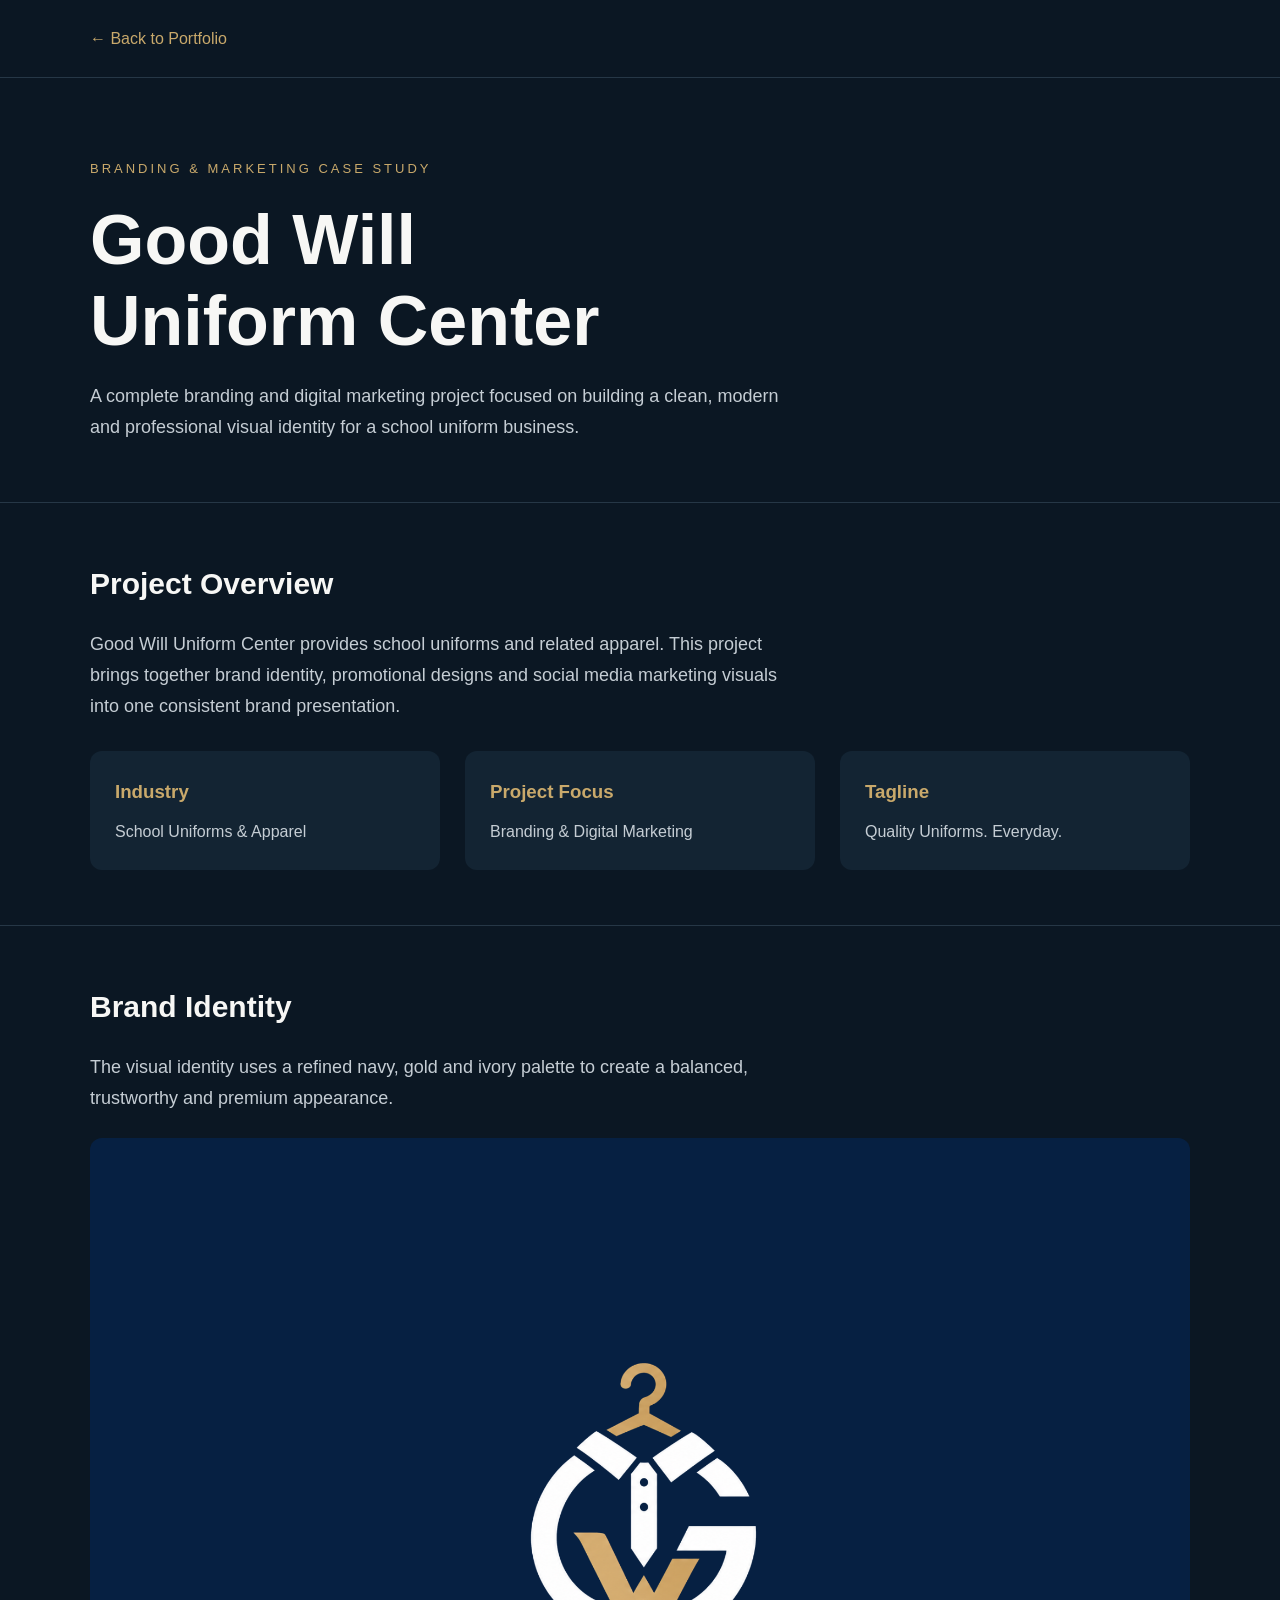
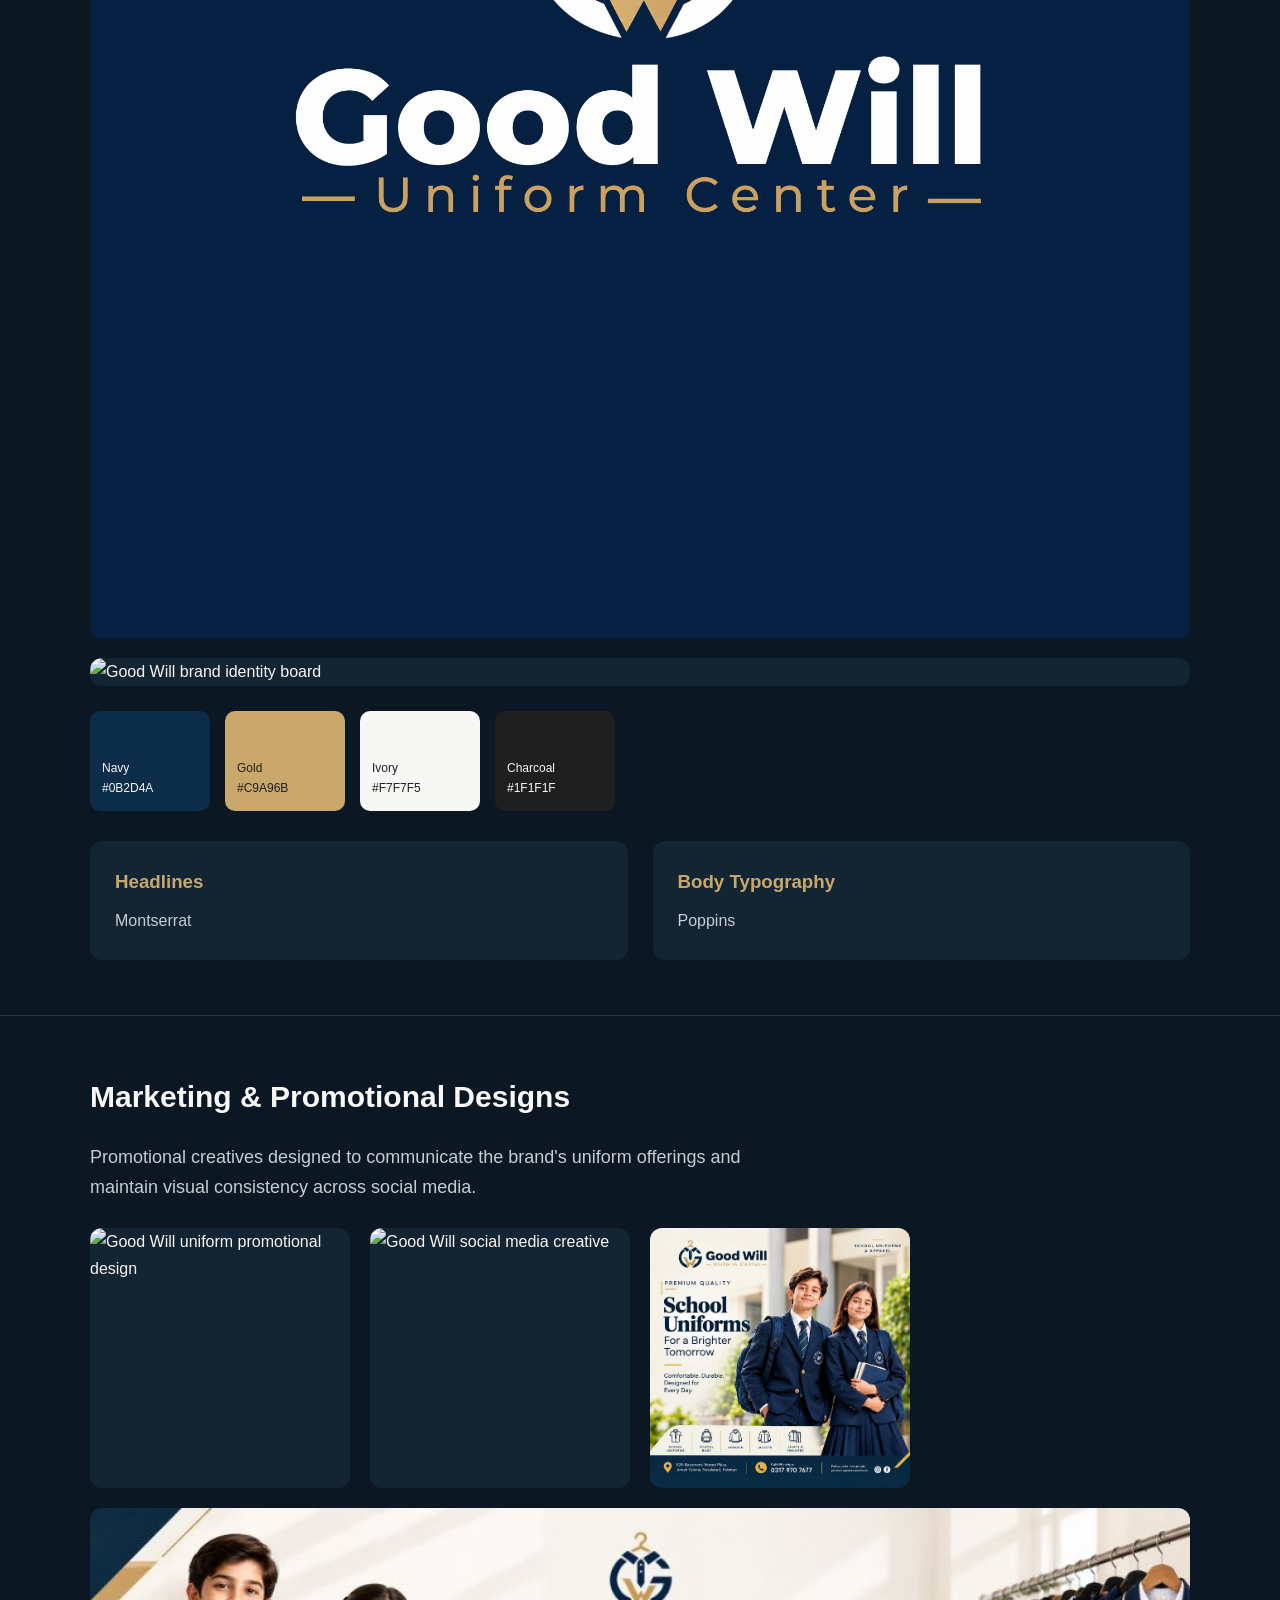
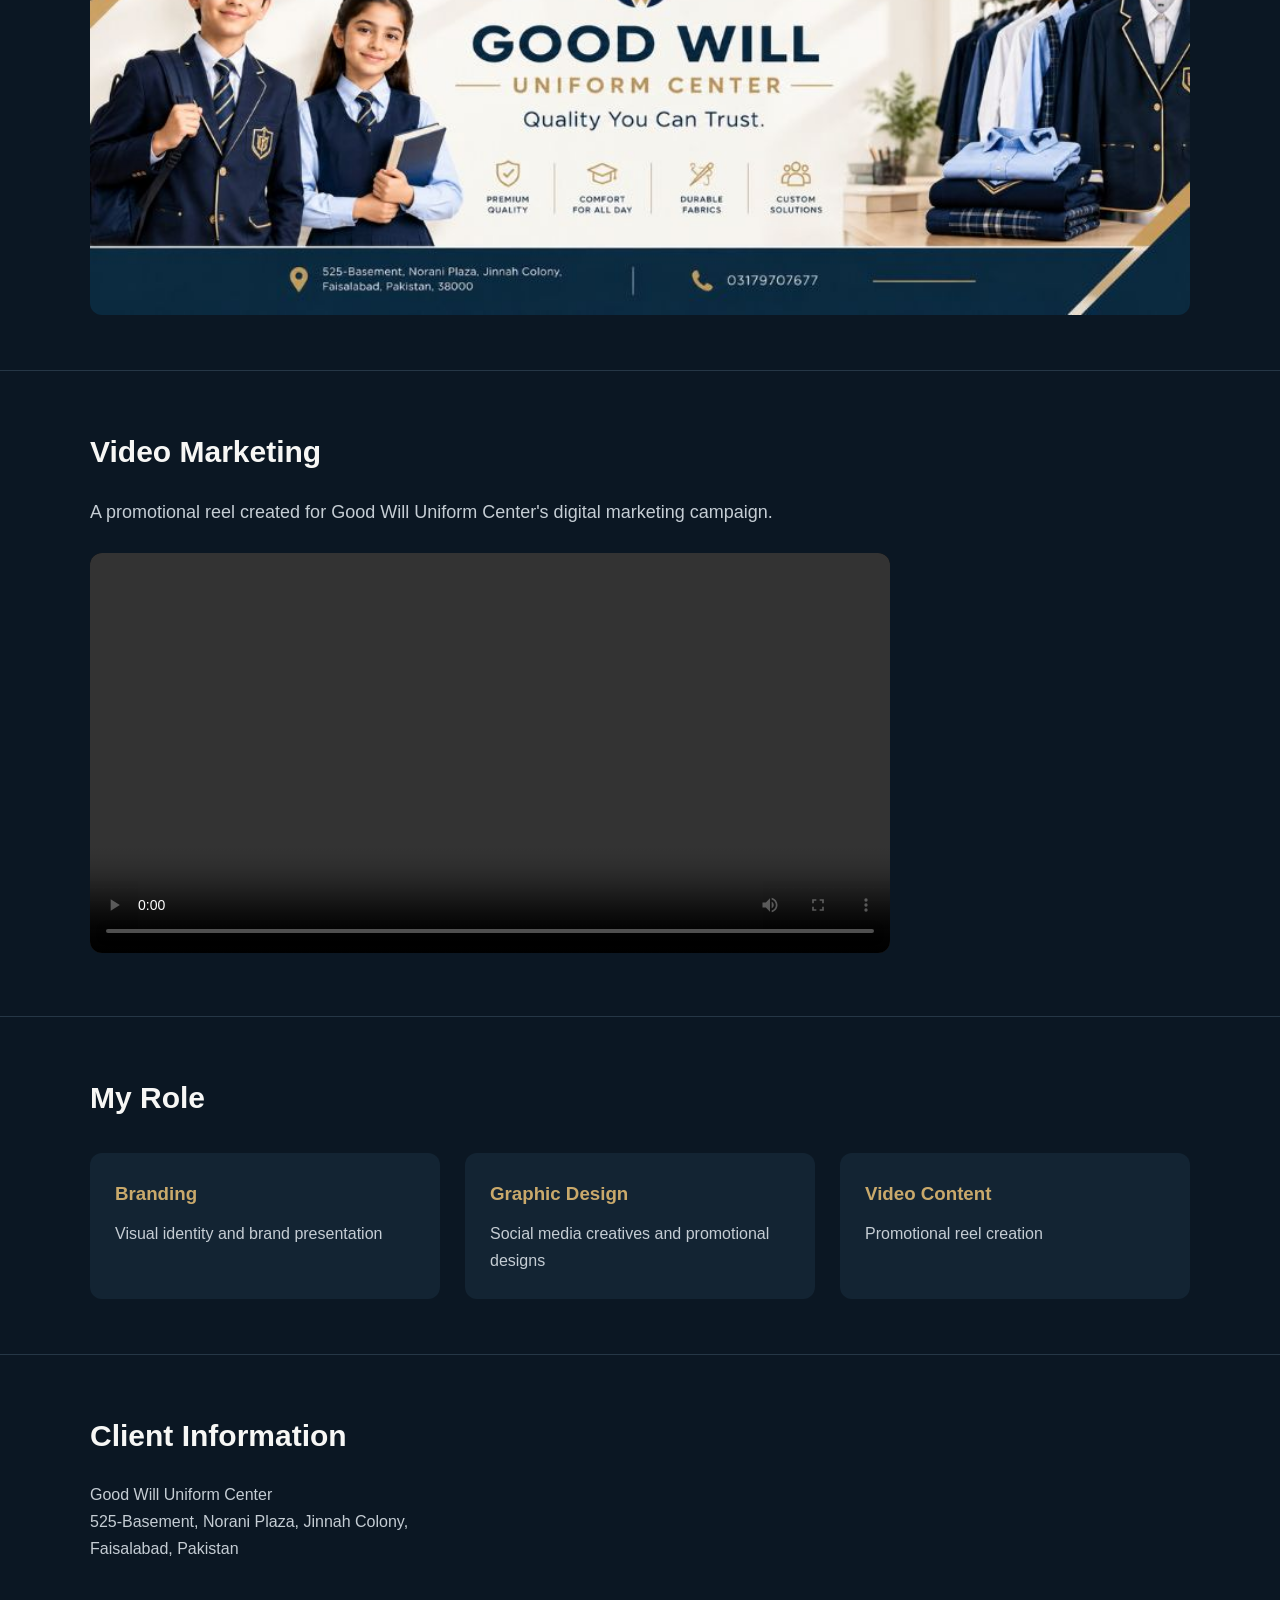
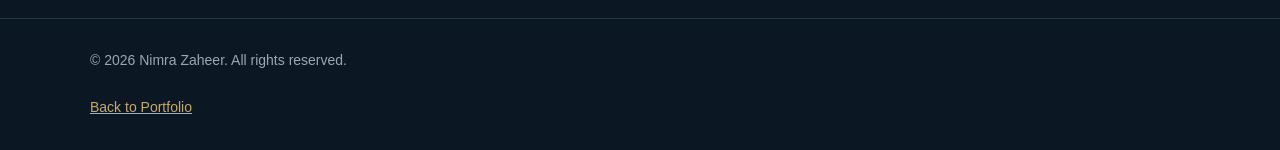
==== projects/good-will.html @ a1d7d8fc "Create good-will.html" ====
<!DOCTYPE html>
<html lang="en">
<head>
    <meta charset="UTF-8">
    <meta name="viewport" content="width=device-width, initial-scale=1.0">
    <title>Good Will Uniform Center | Branding Case Study</title>

    <style>
        * {
            margin: 0;
            padding: 0;
            box-sizing: border-box;
        }

        body {
            background: #0b1723;
            color: #f7f7f5;
            font-family: Arial, sans-serif;
            line-height: 1.7;
        }

        .container {
            width: 90%;
            max-width: 1100px;
            margin: auto;
        }

        header {
            padding: 25px 0;
            border-bottom: 1px solid #263746;
        }

        header a {
            color: #c9a96b;
            text-decoration: none;
        }

        .hero {
            padding: 80px 0 60px;
        }

        .tag {
            color: #c9a96b;
            text-transform: uppercase;
            letter-spacing: 3px;
            font-size: 13px;
        }

        h1 {
            font-size: clamp(38px, 6vw, 70px);
            line-height: 1.15;
            margin: 20px 0;
        }

        h2 {
            font-size: 30px;
            margin-bottom: 20px;
        }

        h3 {
            margin-bottom: 10px;
            color: #c9a96b;
        }

        .intro {
            max-width: 700px;
            color: #c5cdd4;
            font-size: 18px;
        }

        section {
            padding: 55px 0;
            border-top: 1px solid #263746;
        }

        .details {
            display: grid;
            grid-template-columns: repeat(auto-fit, minmax(220px, 1fr));
            gap: 25px;
            margin-top: 30px;
        }

        .detail {
            background: #132433;
            padding: 25px;
            border-radius: 12px;
        }

        .detail p {
            color: #c5cdd4;
        }

        .gallery {
            display: grid;
            grid-template-columns: repeat(auto-fit, minmax(260px, 1fr));
            gap: 20px;
            margin-top: 25px;
        }

        .gallery img {
            width: 100%;
            display: block;
            border-radius: 12px;
            background: #132433;
        }

        .wide {
            grid-column: 1 / -1;
        }

        .palette {
            display: flex;
            flex-wrap: wrap;
            gap: 15px;
            margin-top: 25px;
        }

        .swatch {
            width: 120px;
            height: 100px;
            border-radius: 10px;
            padding: 12px;
            display: flex;
            align-items: end;
            font-size: 12px;
        }

        .video {
            width: 100%;
            max-width: 800px;
            border-radius: 12px;
            margin-top: 25px;
            background: #000;
        }

        .contact {
            color: #c5cdd4;
        }

        footer {
            padding: 30px 0;
            border-top: 1px solid #263746;
            color: #9aa8b4;
            font-size: 14px;
        }

        @media (max-width: 600px) {
            .hero {
                padding: 55px 0 40px;
            }

            section {
                padding: 40px 0;
            }

            h2 {
                font-size: 25px;
            }
        }
    </style>
</head>

<body>

<header>
    <div class="container">
        <a href="../index.html">← Back to Portfolio</a>
    </div>
</header>

<main>

    <div class="container hero">
        <p class="tag">Branding & Marketing Case Study</p>

        <h1>Good Will<br>Uniform Center</h1>

        <p class="intro">
            A complete branding and digital marketing project
            focused on building a clean, modern and professional
            visual identity for a school uniform business.
        </p>
    </div>

    <section>
        <div class="container">
            <h2>Project Overview</h2>

            <p class="intro">
                Good Will Uniform Center provides school uniforms
                and related apparel. This project brings together
                brand identity, promotional designs and social
                media marketing visuals into one consistent
                brand presentation.
            </p>

            <div class="details">
                <div class="detail">
                    <h3>Industry</h3>
                    <p>School Uniforms & Apparel</p>
                </div>

                <div class="detail">
                    <h3>Project Focus</h3>
                    <p>Branding & Digital Marketing</p>
                </div>

                <div class="detail">
                    <h3>Tagline</h3>
                    <p>Quality Uniforms. Everyday.</p>
                </div>
            </div>
        </div>
    </section>

    <section>
        <div class="container">
            <h2>Brand Identity</h2>

            <p class="intro">
                The visual identity uses a refined navy, gold
                and ivory palette to create a balanced,
                trustworthy and premium appearance.
            </p>

            <div class="gallery">
                <img
                    class="wide"
                    src="../assets/projects/good-will/logo.png"
                    alt="Good Will Uniform Center logo">

                <img
                    class="wide"
                    src="../assets/projects/good-will/brand-identity.jpg"
                    alt="Good Will brand identity board">
            </div>

            <div class="palette">
                <div class="swatch" style="background:#0B2D4A;">
                    Navy<br>#0B2D4A
                </div>

                <div class="swatch" style="background:#C9A96B;color:#1F1F1F;">
                    Gold<br>#C9A96B
                </div>

                <div class="swatch" style="background:#F7F7F5;color:#1F1F1F;">
                    Ivory<br>#F7F7F5
                </div>

                <div class="swatch" style="background:#1F1F1F;">
                    Charcoal<br>#1F1F1F
                </div>
            </div>

            <div class="details">
                <div class="detail">
                    <h3>Headlines</h3>
                    <p>Montserrat</p>
                </div>

                <div class="detail">
                    <h3>Body Typography</h3>
                    <p>Poppins</p>
                </div>
            </div>
        </div>
    </section>

    <section>
        <div class="container">
            <h2>Marketing & Promotional Designs</h2>

            <p class="intro">
                Promotional creatives designed to communicate
                the brand's uniform offerings and maintain
                visual consistency across social media.
            </p>

            <div class="gallery">
                <img
                    src="../assets/projects/good-will/uniform-promo.jpg"
                    alt="Good Will uniform promotional design">

                <img
                    src="../assets/projects/good-will/social-post-1.jpg"
                    alt="Good Will social media creative">

                <img
                    src="../assets/projects/good-will/social-post-2.jpg"
                    alt="Good Will social media creative">

                <img
                    class="wide"
                    src="../assets/projects/good-will/facebook-cover.jpg"
                    alt="Good Will Facebook cover design">
            </div>
        </div>
    </section>

    <section>
        <div class="container">
            <h2>Video Marketing</h2>

            <p class="intro">
                A promotional reel created for Good Will
                Uniform Center's digital marketing campaign.
            </p>

            <video class="video" controls>
                <source
                    src="../assets/projects/good-will/good-will-promotional-reel.mp4"
                    type="video/mp4">

                Your browser does not support video playback.
            </video>
        </div>
    </section>

    <section>
        <div class="container">
            <h2>My Role</h2>

            <div class="details">
                <div class="detail">
                    <h3>Branding</h3>
                    <p>Visual identity and brand presentation</p>
                </div>

                <div class="detail">
                    <h3>Graphic Design</h3>
                    <p>Social media creatives and promotional designs</p>
                </div>

                <div class="detail">
                    <h3>Video Content</h3>
                    <p>Promotional reel creation</p>
                </div>
            </div>
        </div>
    </section>

    <section>
        <div class="container">
            <h2>Client Information</h2>

            <p class="contact">
                Good Will Uniform Center<br>
                525-Basement, Norani Plaza, Jinnah Colony,<br>
                Faisalabad, Pakistan
            </p>
        </div>
    </section>

</main>

<footer>
    <div class="container">
        © 2026 Nimra Zaheer. All rights reserved.
        <br><br>
        <a href="../index.html" style="color:#c9a96b;">
            Back to Portfolio
        </a>
    </div>
</footer>

</body>
</html>
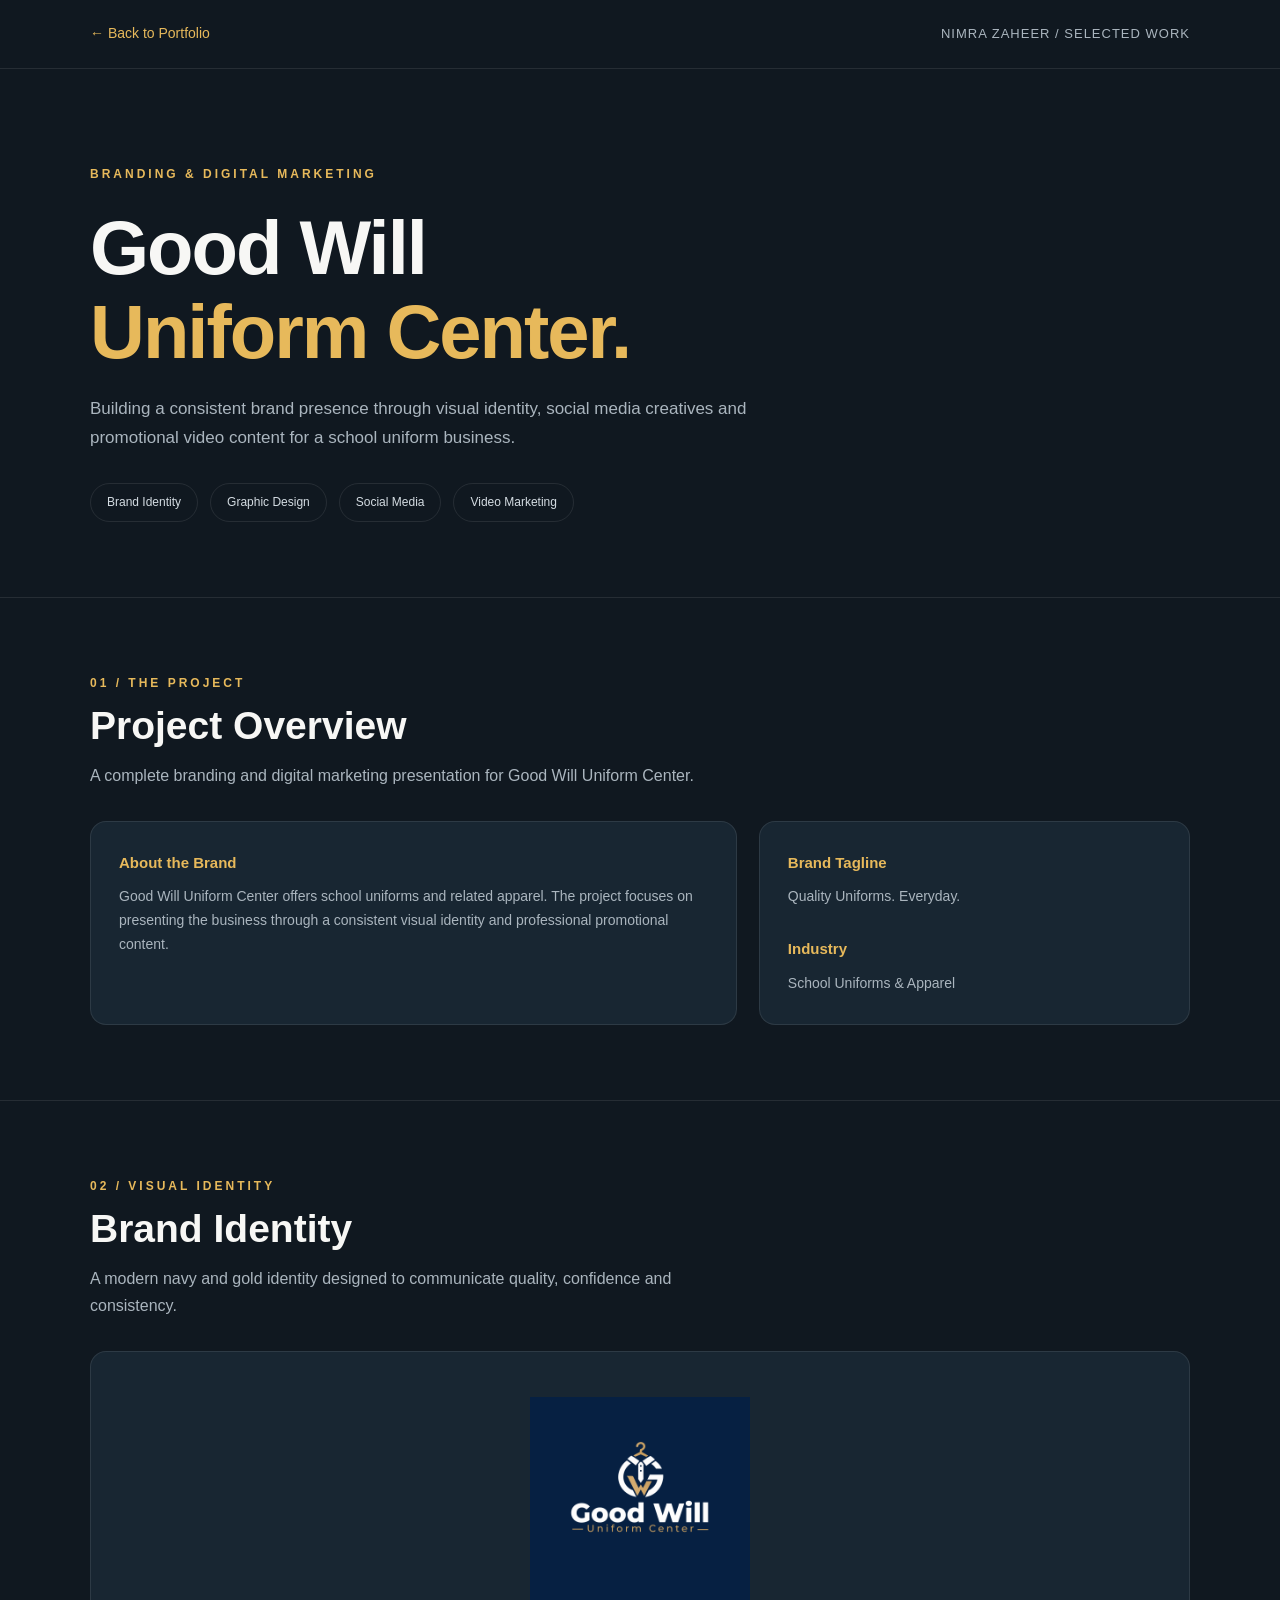
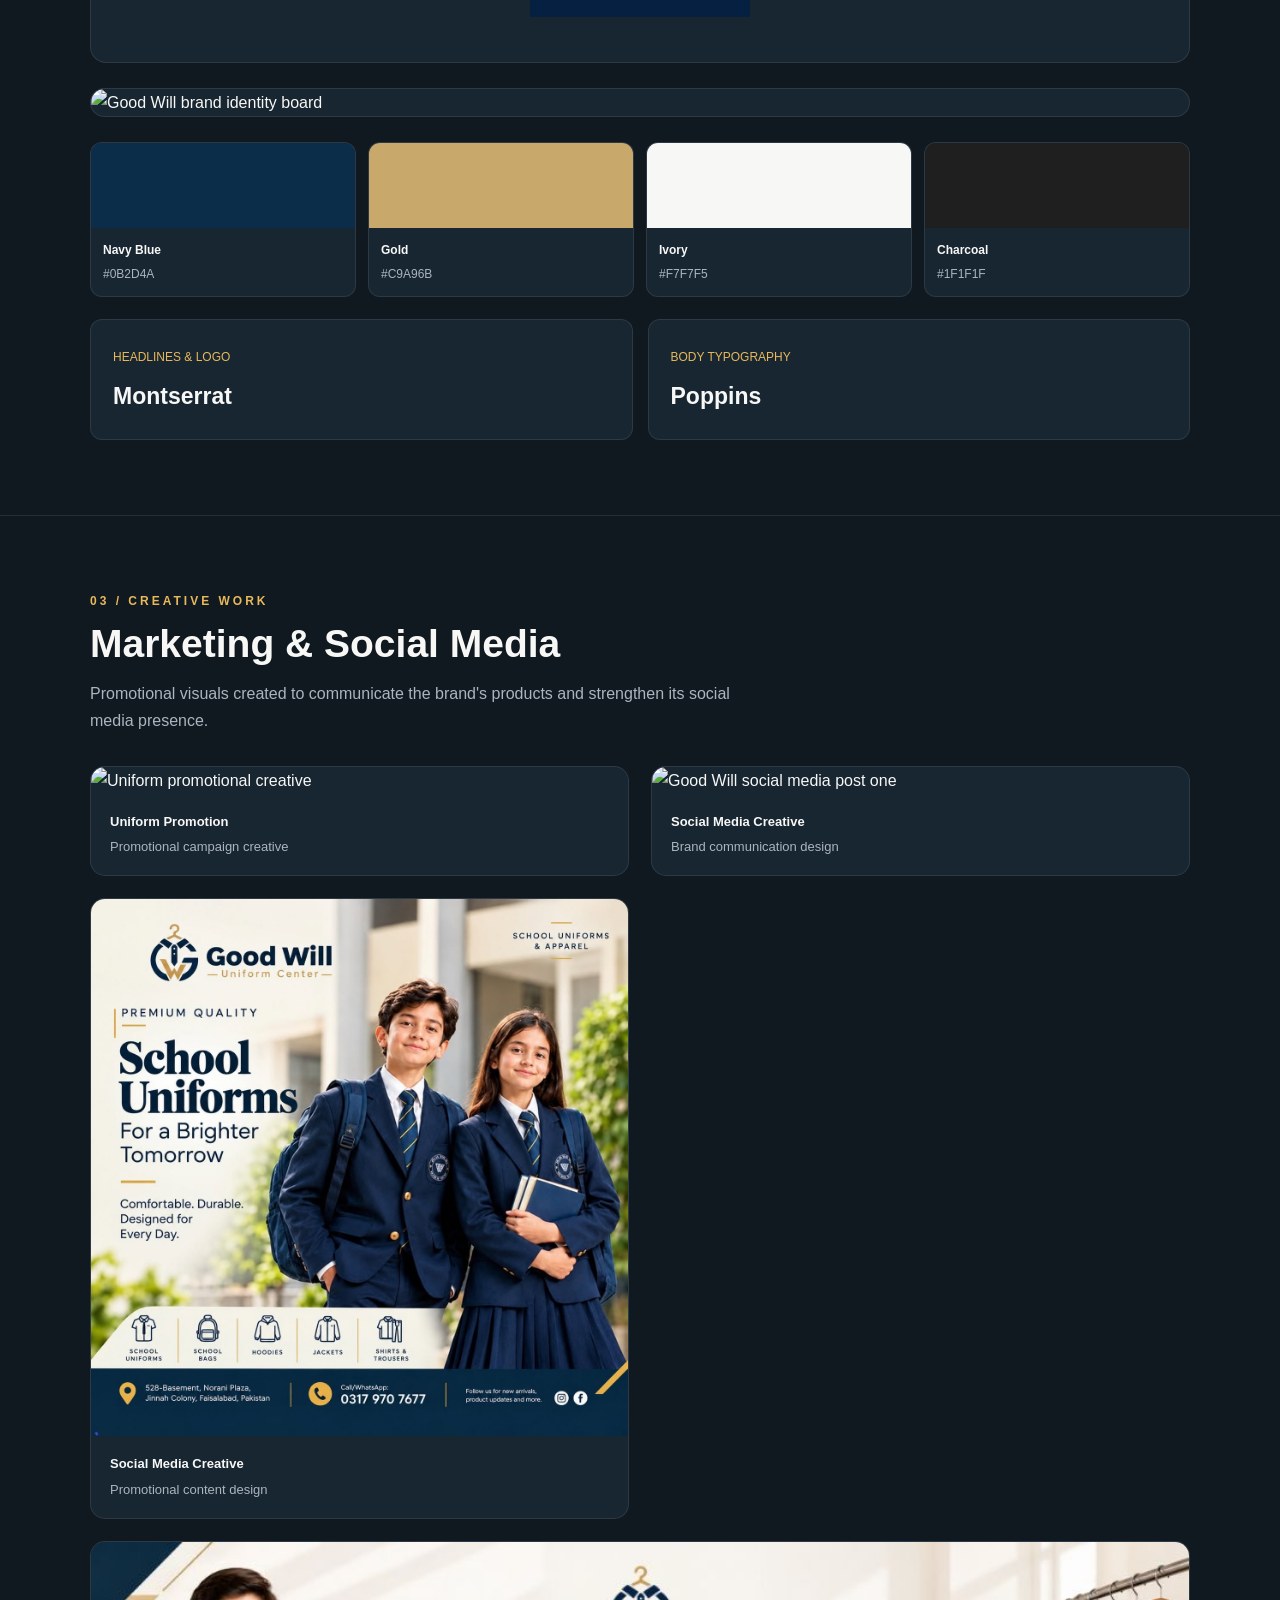
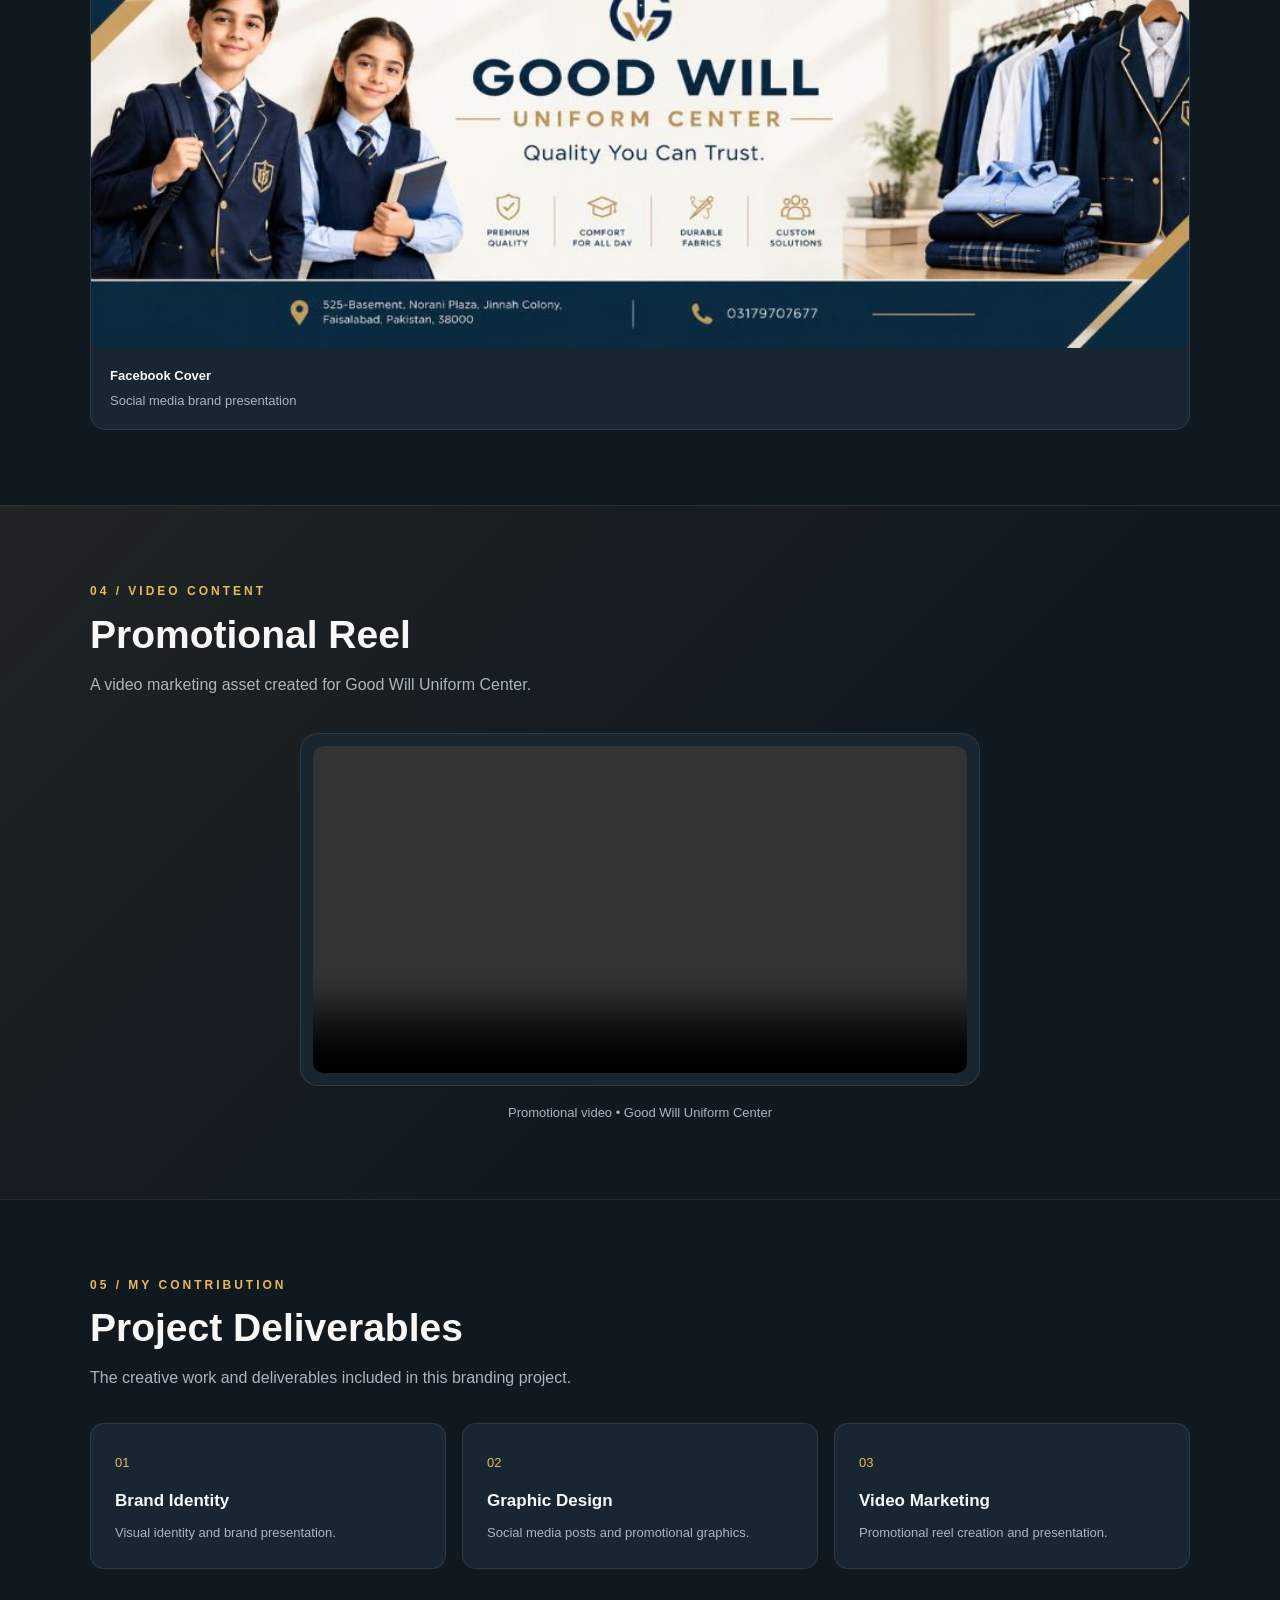
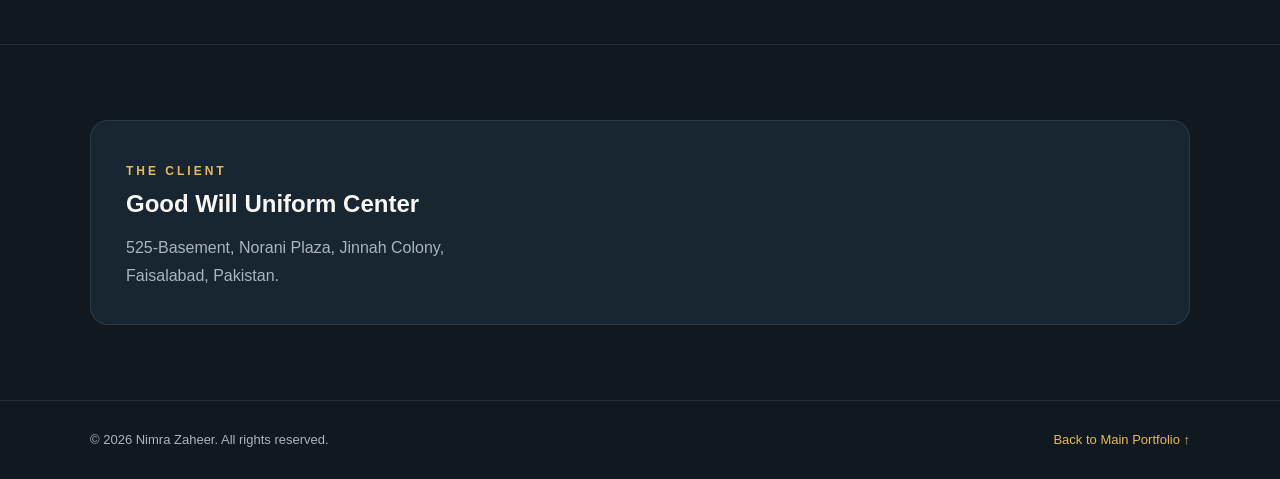
==== commit 5860cd6e: "Update good-will.html" ====
--- a/projects/good-will.html
+++ b/projects/good-will.html
@@ -2,267 +2,569 @@
 <!DOCTYPE html>
 <html lang="en">
 <head>
-    <meta charset="UTF-8">
-    <meta name="viewport" content="width=device-width, initial-scale=1.0">
-    <title>Good Will Uniform Center | Branding Case Study</title>
-
-    <style>
-        * {
-            margin: 0;
-            padding: 0;
-            box-sizing: border-box;
-        }
-
-        body {
-            background: #0b1723;
-            color: #f7f7f5;
-            font-family: Arial, sans-serif;
-            line-height: 1.7;
-        }
-
-        .container {
-            width: 90%;
-            max-width: 1100px;
-            margin: auto;
-        }
-
-        header {
-            padding: 25px 0;
-            border-bottom: 1px solid #263746;
-        }
-
-        header a {
-            color: #c9a96b;
-            text-decoration: none;
-        }
-
-        .hero {
-            padding: 80px 0 60px;
-        }
-
-        .tag {
-            color: #c9a96b;
-            text-transform: uppercase;
-            letter-spacing: 3px;
-            font-size: 13px;
-        }
-
-        h1 {
-            font-size: clamp(38px, 6vw, 70px);
-            line-height: 1.15;
-            margin: 20px 0;
-        }
-
-        h2 {
-            font-size: 30px;
-            margin-bottom: 20px;
-        }
-
-        h3 {
-            margin-bottom: 10px;
-            color: #c9a96b;
-        }
-
-        .intro {
-            max-width: 700px;
-            color: #c5cdd4;
-            font-size: 18px;
-        }
-
-        section {
-            padding: 55px 0;
-            border-top: 1px solid #263746;
-        }
-
-        .details {
-            display: grid;
-            grid-template-columns: repeat(auto-fit, minmax(220px, 1fr));
-            gap: 25px;
-            margin-top: 30px;
-        }
-
-        .detail {
-            background: #132433;
-            padding: 25px;
-            border-radius: 12px;
-        }
-
-        .detail p {
-            color: #c5cdd4;
-        }
-
-        .gallery {
-            display: grid;
-            grid-template-columns: repeat(auto-fit, minmax(260px, 1fr));
-            gap: 20px;
-            margin-top: 25px;
-        }
-
-        .gallery img {
-            width: 100%;
-            display: block;
-            border-radius: 12px;
-            background: #132433;
-        }
-
-        .wide {
-            grid-column: 1 / -1;
-        }
-
-        .palette {
-            display: flex;
-            flex-wrap: wrap;
-            gap: 15px;
-            margin-top: 25px;
-        }
-
-        .swatch {
-            width: 120px;
-            height: 100px;
-            border-radius: 10px;
-            padding: 12px;
-            display: flex;
-            align-items: end;
-            font-size: 12px;
-        }
-
-        .video {
-            width: 100%;
-            max-width: 800px;
-            border-radius: 12px;
-            margin-top: 25px;
-            background: #000;
-        }
-
-        .contact {
-            color: #c5cdd4;
-        }
-
-        footer {
-            padding: 30px 0;
-            border-top: 1px solid #263746;
-            color: #9aa8b4;
-            font-size: 14px;
-        }
-
-        @media (max-width: 600px) {
-            .hero {
-                padding: 55px 0 40px;
-            }
-
-            section {
-                padding: 40px 0;
-            }
-
-            h2 {
-                font-size: 25px;
-            }
-        }
-    </style>
+<meta charset="UTF-8">
+<meta name="viewport" content="width=device-width, initial-scale=1.0">
+
+<title>Good Will Uniform Center | Nimra Zaheer</title>
+
+<style>
+:root {
+    --bg: #101820;
+    --surface: #182632;
+    --surface-light: #20313e;
+    --gold: #e7b95b;
+    --white: #f7f7f5;
+    --muted: #aab5be;
+    --border: rgba(255,255,255,0.09);
+}
+
+* {
+    margin: 0;
+    padding: 0;
+    box-sizing: border-box;
+}
+
+html {
+    scroll-behavior: smooth;
+}
+
+body {
+    background: var(--bg);
+    color: var(--white);
+    font-family: 'Poppins', Arial, sans-serif;
+    line-height: 1.7;
+}
+
+.container {
+    width: min(1100px, 90%);
+    margin: auto;
+}
+
+a {
+    text-decoration: none;
+    color: inherit;
+}
+
+header {
+    padding: 22px 0;
+    border-bottom: 1px solid var(--border);
+}
+
+.nav {
+    display: flex;
+    align-items: center;
+    justify-content: space-between;
+    gap: 20px;
+}
+
+.back-link {
+    color: var(--gold);
+    font-size: 14px;
+}
+
+.nav-label {
+    color: var(--muted);
+    font-size: 13px;
+    letter-spacing: 1px;
+}
+
+.hero {
+    padding: 95px 0 75px;
+}
+
+.eyebrow {
+    color: var(--gold);
+    font-size: 12px;
+    font-weight: bold;
+    letter-spacing: 3px;
+    text-transform: uppercase;
+}
+
+.hero h1 {
+    font-size: clamp(42px, 7vw, 76px);
+    line-height: 1.1;
+    letter-spacing: -2px;
+    margin: 22px 0;
+}
+
+.hero h1 span {
+    color: var(--gold);
+}
+
+.hero-description {
+    color: var(--muted);
+    max-width: 680px;
+    font-size: 17px;
+}
+
+.hero-meta {
+    display: flex;
+    flex-wrap: wrap;
+    gap: 12px;
+    margin-top: 30px;
+}
+
+.pill {
+    border: 1px solid var(--border);
+    border-radius: 50px;
+    padding: 8px 16px;
+    color: #d4dce2;
+    font-size: 12px;
+}
+
+section {
+    padding: 75px 0;
+    border-top: 1px solid var(--border);
+}
+
+.section-heading {
+    margin-bottom: 32px;
+}
+
+.section-heading .eyebrow {
+    display: block;
+    margin-bottom: 10px;
+}
+
+.section-heading h2 {
+    font-size: clamp(27px, 4vw, 39px);
+    line-height: 1.2;
+}
+
+.section-heading p {
+    color: var(--muted);
+    max-width: 650px;
+    margin-top: 12px;
+}
+
+.overview-grid {
+    display: grid;
+    grid-template-columns: 1.2fr 0.8fr;
+    gap: 22px;
+}
+
+.panel {
+    background: var(--surface);
+    border: 1px solid var(--border);
+    border-radius: 16px;
+    padding: 28px;
+}
+
+.panel h3 {
+    color: var(--gold);
+    font-size: 15px;
+    margin-bottom: 10px;
+}
+
+.panel p {
+    color: var(--muted);
+    font-size: 14px;
+}
+
+.brand-image {
+    width: 100%;
+    display: block;
+    border-radius: 15px;
+    background: var(--surface);
+    border: 1px solid var(--border);
+}
+
+.logo-wrap {
+    background: var(--surface);
+    padding: 45px 25px;
+    border-radius: 16px;
+    display: flex;
+    justify-content: center;
+    align-items: center;
+    margin-bottom: 22px;
+    border: 1px solid var(--border);
+}
+
+.logo-wrap img {
+    width: 100%;
+    max-width: 350px;
+    max-height: 220px;
+    object-fit: contain;
+}
+
+.brand-board {
+    margin-top: 25px;
+}
+
+.palette {
+    display: grid;
+    grid-template-columns: repeat(4, 1fr);
+    gap: 12px;
+    margin-top: 25px;
+}
+
+.color-card {
+    overflow: hidden;
+    background: var(--surface);
+    border-radius: 12px;
+    border: 1px solid var(--border);
+}
+
+.color-swatch {
+    height: 85px;
+}
+
+.color-info {
+    padding: 12px;
+    font-size: 12px;
+}
+
+.color-info strong {
+    display: block;
+    margin-bottom: 3px;
+}
+
+.color-info span {
+    color: var(--muted);
+}
+
+.type-grid {
+    display: grid;
+    grid-template-columns: 1fr 1fr;
+    gap: 15px;
+    margin-top: 22px;
+}
+
+.type-card {
+    background: var(--surface);
+    border: 1px solid var(--border);
+    padding: 22px;
+    border-radius: 12px;
+}
+
+.type-card span {
+    color: var(--gold);
+    font-size: 12px;
+}
+
+.type-card h3 {
+    margin-top: 8px;
+    font-size: 23px;
+}
+
+.gallery {
+    display: grid;
+    grid-template-columns: repeat(2, 1fr);
+    gap: 22px;
+}
+
+.gallery-item {
+    background: var(--surface);
+    border: 1px solid var(--border);
+    border-radius: 15px;
+    overflow: hidden;
+}
+
+.gallery-item img {
+    width: 100%;
+    height: auto;
+    display: block;
+    transition: transform 0.4s ease;
+}
+
+.gallery-item:hover img {
+    transform: scale(1.025);
+}
+
+.gallery-caption {
+    padding: 17px 19px;
+    color: var(--muted);
+    font-size: 13px;
+}
+
+.gallery-caption strong {
+    display: block;
+    color: var(--white);
+    margin-bottom: 3px;
+}
+
+.cover-item {
+    grid-column: 1 / -1;
+}
+
+.cover-item img {
+    width: 100%;
+}
+
+.video-section {
+    background: linear-gradient(
+        135deg,
+        rgba(231,185,91,0.07),
+        transparent 65%
+    );
+}
+
+.video-frame {
+    max-width: 680px;
+    margin: 35px auto 0;
+    padding: 12px;
+    background: var(--surface);
+    border: 1px solid var(--border);
+    border-radius: 18px;
+}
+
+.video-frame video {
+    width: 100%;
+    display: block;
+    border-radius: 10px;
+    background: #000;
+    max-height: 650px;
+}
+
+.video-note {
+    color: var(--muted);
+    text-align: center;
+    font-size: 13px;
+    margin-top: 16px;
+}
+
+.role-grid {
+    display: grid;
+    grid-template-columns: repeat(3, 1fr);
+    gap: 16px;
+}
+
+.role-card {
+    padding: 24px;
+    border: 1px solid var(--border);
+    border-radius: 14px;
+    background: var(--surface);
+}
+
+.role-card .number {
+    color: var(--gold);
+    font-size: 13px;
+}
+
+.role-card h3 {
+    margin: 12px 0 6px;
+    font-size: 17px;
+}
+
+.role-card p {
+    color: var(--muted);
+    font-size: 13px;
+}
+
+.contact-panel {
+    background: var(--surface);
+    border: 1px solid var(--border);
+    border-radius: 18px;
+    padding: 35px;
+}
+
+.contact-panel p {
+    color: var(--muted);
+    margin-top: 10px;
+}
+
+footer {
+    border-top: 1px solid var(--border);
+    padding: 28px 0;
+    color: var(--muted);
+    font-size: 13px;
+}
+
+.footer-inner {
+    display: flex;
+    justify-content: space-between;
+    gap: 15px;
+    flex-wrap: wrap;
+}
+
+footer a {
+    color: var(--gold);
+}
+
+@media(max-width: 750px) {
+    .overview-grid {
+        grid-template-columns: 1fr;
+    }
+
+    .role-grid {
+        grid-template-columns: 1fr 1fr;
+    }
+
+    .hero {
+        padding: 65px 0 55px;
+    }
+
+    section {
+        padding: 55px 0;
+    }
+}
+
+@media(max-width: 520px) {
+    .gallery {
+        grid-template-columns: 1fr;
+    }
+
+    .cover-item {
+        grid-column: auto;
+    }
+
+    .palette {
+        grid-template-columns: 1fr 1fr;
+    }
+
+    .type-grid,
+    .role-grid {
+        grid-template-columns: 1fr;
+    }
+
+    .hero h1 {
+        letter-spacing: -1px;
+    }
+
+    .nav-label {
+        display: none;
+    }
+}
+</style>
 </head>
 
 <body>
 
 <header>
-    <div class="container">
-        <a href="../index.html">← Back to Portfolio</a>
+    <div class="container nav">
+        <a class="back-link" href="../index.html">
+            ← Back to Portfolio
+        </a>
+        <span class="nav-label">NIMRA ZAHEER / SELECTED WORK</span>
     </div>
 </header>
 
 <main>
 
     <div class="container hero">
-        <p class="tag">Branding & Marketing Case Study</p>
-
-        <h1>Good Will<br>Uniform Center</h1>
-
-        <p class="intro">
-            A complete branding and digital marketing project
-            focused on building a clean, modern and professional
-            visual identity for a school uniform business.
+        <p class="eyebrow">Branding & Digital Marketing</p>
+
+        <h1>
+            Good Will<br>
+            <span>Uniform Center.</span>
+        </h1>
+
+        <p class="hero-description">
+            Building a consistent brand presence through visual
+            identity, social media creatives and promotional
+            video content for a school uniform business.
         </p>
+
+        <div class="hero-meta">
+            <span class="pill">Brand Identity</span>
+            <span class="pill">Graphic Design</span>
+            <span class="pill">Social Media</span>
+            <span class="pill">Video Marketing</span>
+        </div>
     </div>
 
     <section>
         <div class="container">
-            <h2>Project Overview</h2>
-
-            <p class="intro">
-                Good Will Uniform Center provides school uniforms
-                and related apparel. This project brings together
-                brand identity, promotional designs and social
-                media marketing visuals into one consistent
-                brand presentation.
-            </p>
-
-            <div class="details">
-                <div class="detail">
+            <div class="section-heading">
+                <span class="eyebrow">01 / The Project</span>
+                <h2>Project Overview</h2>
+                <p>
+                    A complete branding and digital marketing
+                    presentation for Good Will Uniform Center.
+                </p>
+            </div>
+
+            <div class="overview-grid">
+                <div class="panel">
+                    <h3>About the Brand</h3>
+                    <p>
+                        Good Will Uniform Center offers school
+                        uniforms and related apparel. The project
+                        focuses on presenting the business through
+                        a consistent visual identity and professional
+                        promotional content.
+                    </p>
+                </div>
+
+                <div class="panel">
+                    <h3>Brand Tagline</h3>
+                    <p>Quality Uniforms. Everyday.</p>
+                    <br>
                     <h3>Industry</h3>
                     <p>School Uniforms & Apparel</p>
                 </div>
-
-                <div class="detail">
-                    <h3>Project Focus</h3>
-                    <p>Branding & Digital Marketing</p>
-                </div>
-
-                <div class="detail">
-                    <h3>Tagline</h3>
-                    <p>Quality Uniforms. Everyday.</p>
-                </div>
             </div>
         </div>
     </section>
 
     <section>
         <div class="container">
-            <h2>Brand Identity</h2>
-
-            <p class="intro">
-                The visual identity uses a refined navy, gold
-                and ivory palette to create a balanced,
-                trustworthy and premium appearance.
-            </p>
-
-            <div class="gallery">
+            <div class="section-heading">
+                <span class="eyebrow">02 / Visual Identity</span>
+                <h2>Brand Identity</h2>
+                <p>
+                    A modern navy and gold identity designed
+                    to communicate quality, confidence and
+                    consistency.
+                </p>
+            </div>
+
+            <div class="logo-wrap">
                 <img
-                    class="wide"
                     src="../assets/projects/good-will/logo.png"
-                    alt="Good Will Uniform Center logo">
-
+                    alt="Good Will Uniform Center Logo">
+            </div>
+
+            <div class="brand-board">
                 <img
-                    class="wide"
+                    class="brand-image"
                     src="../assets/projects/good-will/brand-identity.jpg"
                     alt="Good Will brand identity board">
             </div>
 
             <div class="palette">
-                <div class="swatch" style="background:#0B2D4A;">
-                    Navy<br>#0B2D4A
-                </div>
-
-                <div class="swatch" style="background:#C9A96B;color:#1F1F1F;">
-                    Gold<br>#C9A96B
-                </div>
-
-                <div class="swatch" style="background:#F7F7F5;color:#1F1F1F;">
-                    Ivory<br>#F7F7F5
-                </div>
-
-                <div class="swatch" style="background:#1F1F1F;">
-                    Charcoal<br>#1F1F1F
-                </div>
-            </div>
-
-            <div class="details">
-                <div class="detail">
-                    <h3>Headlines</h3>
-                    <p>Montserrat</p>
-                </div>
-
-                <div class="detail">
-                    <h3>Body Typography</h3>
-                    <p>Poppins</p>
+                <div class="color-card">
+                    <div class="color-swatch" style="background:#0B2D4A"></div>
+                    <div class="color-info">
+                        <strong>Navy Blue</strong>
+                        <span>#0B2D4A</span>
+                    </div>
+                </div>
+
+                <div class="color-card">
+                    <div class="color-swatch" style="background:#C9A96B"></div>
+                    <div class="color-info">
+                        <strong>Gold</strong>
+                        <span>#C9A96B</span>
+                    </div>
+                </div>
+
+                <div class="color-card">
+                    <div class="color-swatch" style="background:#F7F7F5"></div>
+                    <div class="color-info">
+                        <strong>Ivory</strong>
+                        <span>#F7F7F5</span>
+                    </div>
+                </div>
+
+                <div class="color-card">
+                    <div class="color-swatch" style="background:#1F1F1F"></div>
+                    <div class="color-info">
+                        <strong>Charcoal</strong>
+                        <span>#1F1F1F</span>
+                    </div>
+                </div>
+            </div>
+
+            <div class="type-grid">
+                <div class="type-card">
+                    <span>HEADLINES & LOGO</span>
+                    <h3>Montserrat</h3>
+                </div>
+
+                <div class="type-card">
+                    <span>BODY TYPOGRAPHY</span>
+                    <h3>Poppins</h3>
                 </div>
             </div>
         </div>
@@ -270,98 +572,140 @@
 
     <section>
         <div class="container">
-            <h2>Marketing & Promotional Designs</h2>
-
-            <p class="intro">
-                Promotional creatives designed to communicate
-                the brand's uniform offerings and maintain
-                visual consistency across social media.
-            </p>
+            <div class="section-heading">
+                <span class="eyebrow">03 / Creative Work</span>
+                <h2>Marketing & Social Media</h2>
+                <p>
+                    Promotional visuals created to communicate
+                    the brand's products and strengthen its
+                    social media presence.
+                </p>
+            </div>
 
             <div class="gallery">
-                <img
-                    src="../assets/projects/good-will/uniform-promo.jpg"
-                    alt="Good Will uniform promotional design">
-
-                <img
-                    src="../assets/projects/good-will/social-post-1.jpg"
-                    alt="Good Will social media creative">
-
-                <img
-                    src="../assets/projects/good-will/social-post-2.jpg"
-                    alt="Good Will social media creative">
-
-                <img
-                    class="wide"
-                    src="../assets/projects/good-will/facebook-cover.jpg"
-                    alt="Good Will Facebook cover design">
+
+                <div class="gallery-item">
+                    <img
+                        src="../assets/projects/good-will/uniform-promo.jpg"
+                        alt="Uniform promotional creative">
+                    <div class="gallery-caption">
+                        <strong>Uniform Promotion</strong>
+                        Promotional campaign creative
+                    </div>
+                </div>
+
+                <div class="gallery-item">
+                    <img
+                        src="../assets/projects/good-will/social-post-1.jpg"
+                        alt="Good Will social media post one">
+                    <div class="gallery-caption">
+                        <strong>Social Media Creative</strong>
+                        Brand communication design
+                    </div>
+                </div>
+
+                <div class="gallery-item">
+                    <img
+                        src="../assets/projects/good-will/social-post-2.jpg"
+                        alt="Good Will social media post two">
+                    <div class="gallery-caption">
+                        <strong>Social Media Creative</strong>
+                        Promotional content design
+                    </div>
+                </div>
+
+                <div class="gallery-item cover-item">
+                    <img
+                        src="../assets/projects/good-will/facebook-cover.jpg"
+                        alt="Good Will Facebook cover">
+                    <div class="gallery-caption">
+                        <strong>Facebook Cover</strong>
+                        Social media brand presentation
+                    </div>
+                </div>
+
             </div>
         </div>
     </section>
 
-    <section>
+    <section class="video-section">
         <div class="container">
-            <h2>Video Marketing</h2>
-
-            <p class="intro">
-                A promotional reel created for Good Will
-                Uniform Center's digital marketing campaign.
-            </p>
-
-            <video class="video" controls>
-                <source
-                    src="../assets/projects/good-will/good-will-promotional-reel.mp4"
-                    type="video/mp4">
-
-                Your browser does not support video playback.
-            </video>
-        </div>
-    </section>
-
-    <section>
-        <div class="container">
-            <h2>My Role</h2>
-
-            <div class="details">
-                <div class="detail">
-                    <h3>Branding</h3>
-                    <p>Visual identity and brand presentation</p>
-                </div>
-
-                <div class="detail">
-                    <h3>Graphic Design</h3>
-                    <p>Social media creatives and promotional designs</p>
-                </div>
-
-                <div class="detail">
-                    <h3>Video Content</h3>
-                    <p>Promotional reel creation</p>
-                </div>
-            </div>
-        </div>
-    </section>
-
-    <section>
-        <div class="container">
-            <h2>Client Information</h2>
-
-            <p class="contact">
-                Good Will Uniform Center<br>
-                525-Basement, Norani Plaza, Jinnah Colony,<br>
-                Faisalabad, Pakistan
+            <div class="section-heading">
+                <span class="eyebrow">04 / Video Content</span>
+                <h2>Promotional Reel</h2>
+                <p>
+                    A video marketing asset created for
+                    Good Will Uniform Center.
+                </p>
+            </div>
+
+            <div class="video-frame">
+                <video controls playsinline preload="metadata">
+                    <source
+                        src="../assets/projects/good-will/good-will-promotional-reel.mp4"
+                        type="video/mp4">
+                    Your browser does not support video playback.
+                </video>
+            </div>
+
+            <p class="video-note">
+                Promotional video • Good Will Uniform Center
             </p>
         </div>
     </section>
 
+    <section>
+        <div class="container">
+            <div class="section-heading">
+                <span class="eyebrow">05 / My Contribution</span>
+                <h2>Project Deliverables</h2>
+                <p>
+                    The creative work and deliverables
+                    included in this branding project.
+                </p>
+            </div>
+
+            <div class="role-grid">
+                <div class="role-card">
+                    <span class="number">01</span>
+                    <h3>Brand Identity</h3>
+                    <p>Visual identity and brand presentation.</p>
+                </div>
+
+                <div class="role-card">
+                    <span class="number">02</span>
+                    <h3>Graphic Design</h3>
+                    <p>Social media posts and promotional graphics.</p>
+                </div>
+
+                <div class="role-card">
+                    <span class="number">03</span>
+                    <h3>Video Marketing</h3>
+                    <p>Promotional reel creation and presentation.</p>
+                </div>
+            </div>
+        </div>
+    </section>
+
+    <section>
+        <div class="container">
+            <div class="contact-panel">
+                <span class="eyebrow">The Client</span>
+                <h2>Good Will Uniform Center</h2>
+                <p>
+                    525-Basement, Norani Plaza, Jinnah Colony,<br>
+                    Faisalabad, Pakistan.
+                </p>
+            </div>
+        </div>
+    </section>
+
 </main>
 
 <footer>
-    <div class="container">
-        © 2026 Nimra Zaheer. All rights reserved.
-        <br><br>
-        <a href="../index.html" style="color:#c9a96b;">
-            Back to Portfolio
-        </a>
+    <div class="container footer-inner">
+        <span>© 2026 Nimra Zaheer. All rights reserved.</span>
+        <a href="../index.html">Back to Main Portfolio ↑</a>
     </div>
 </footer>
 
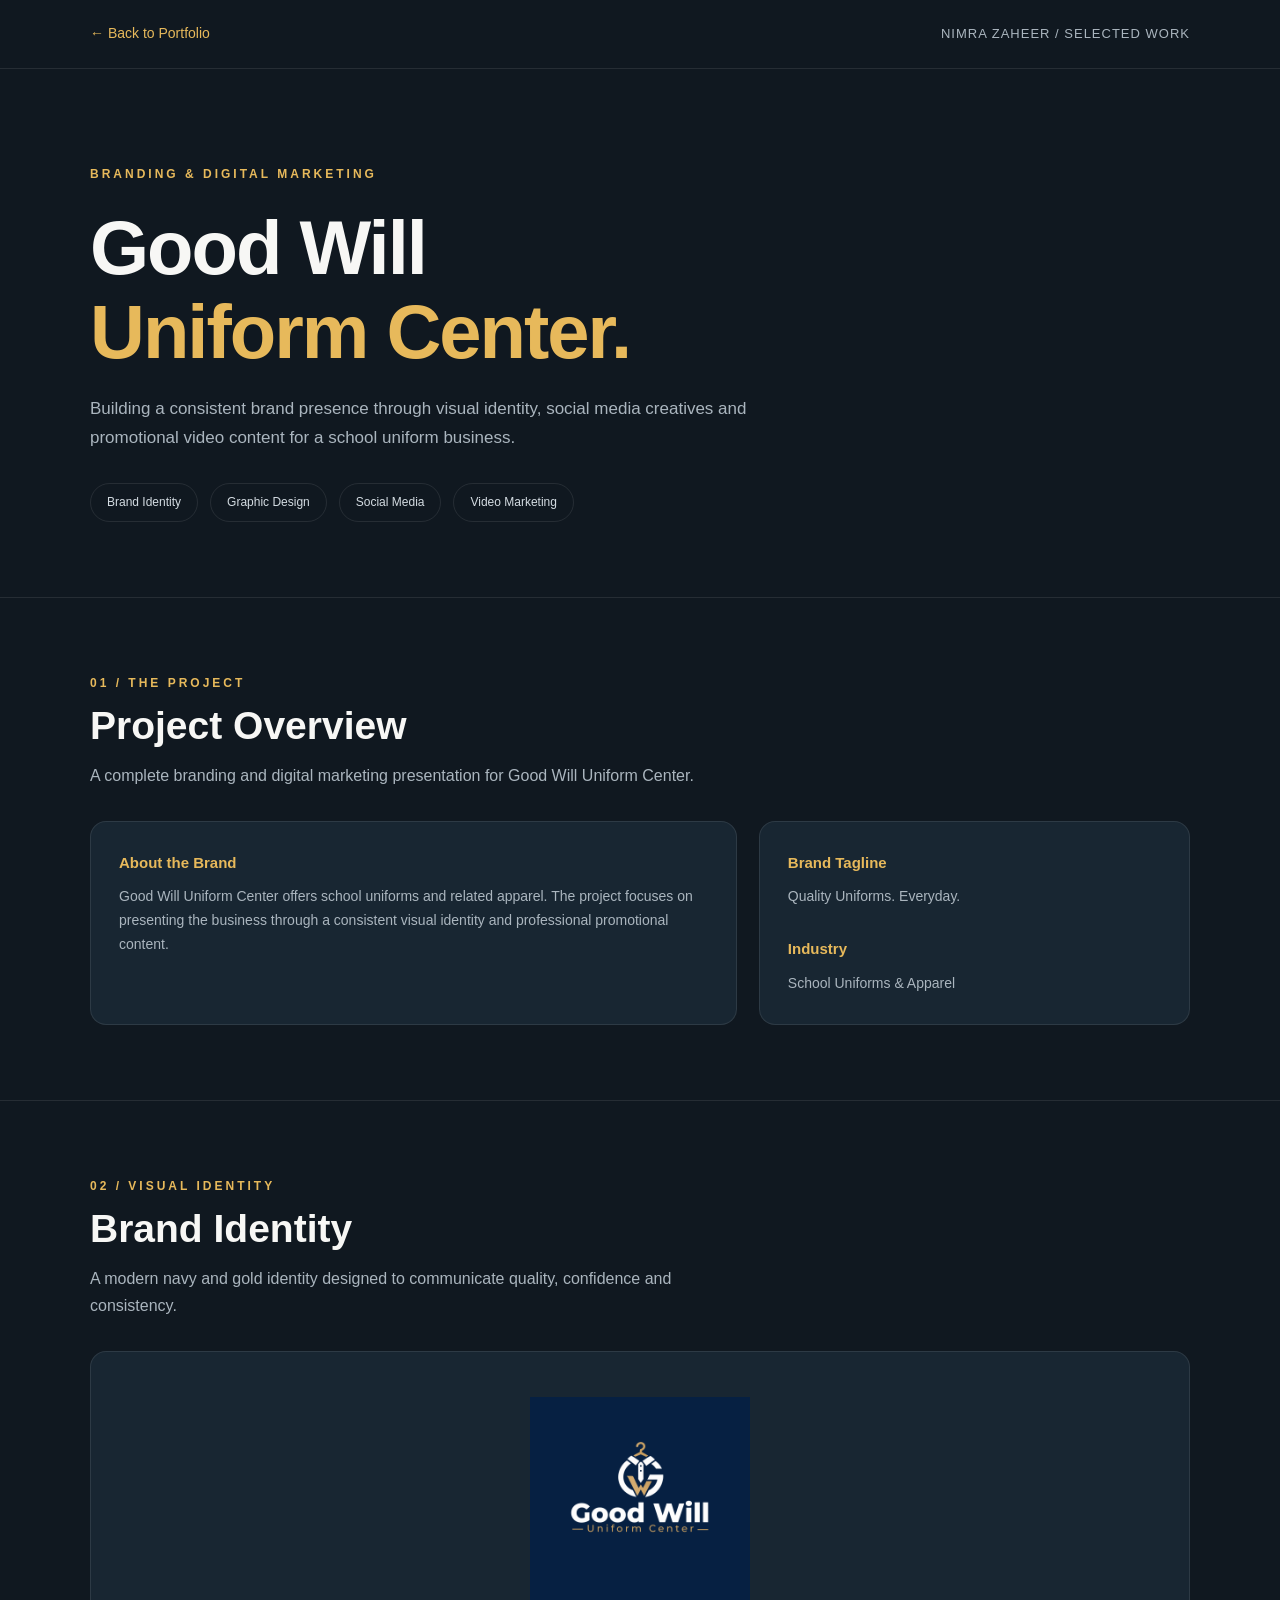
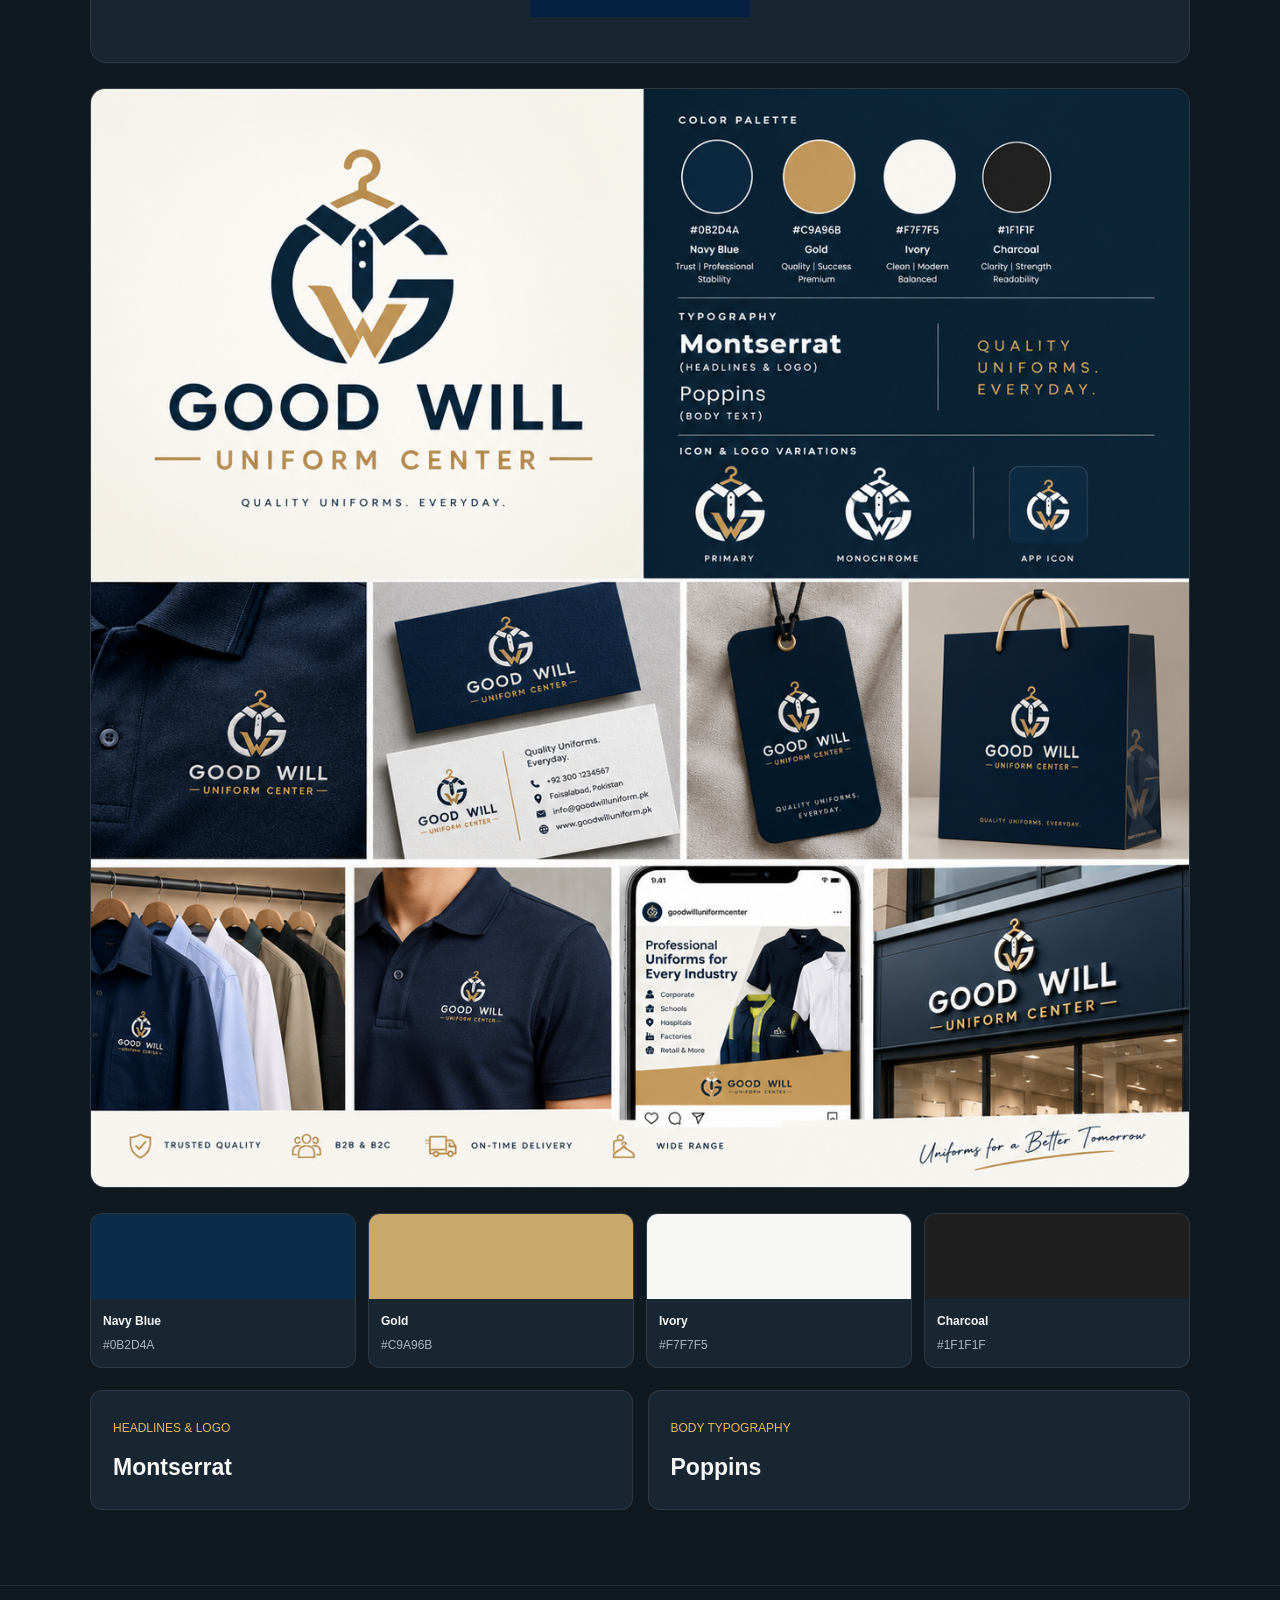
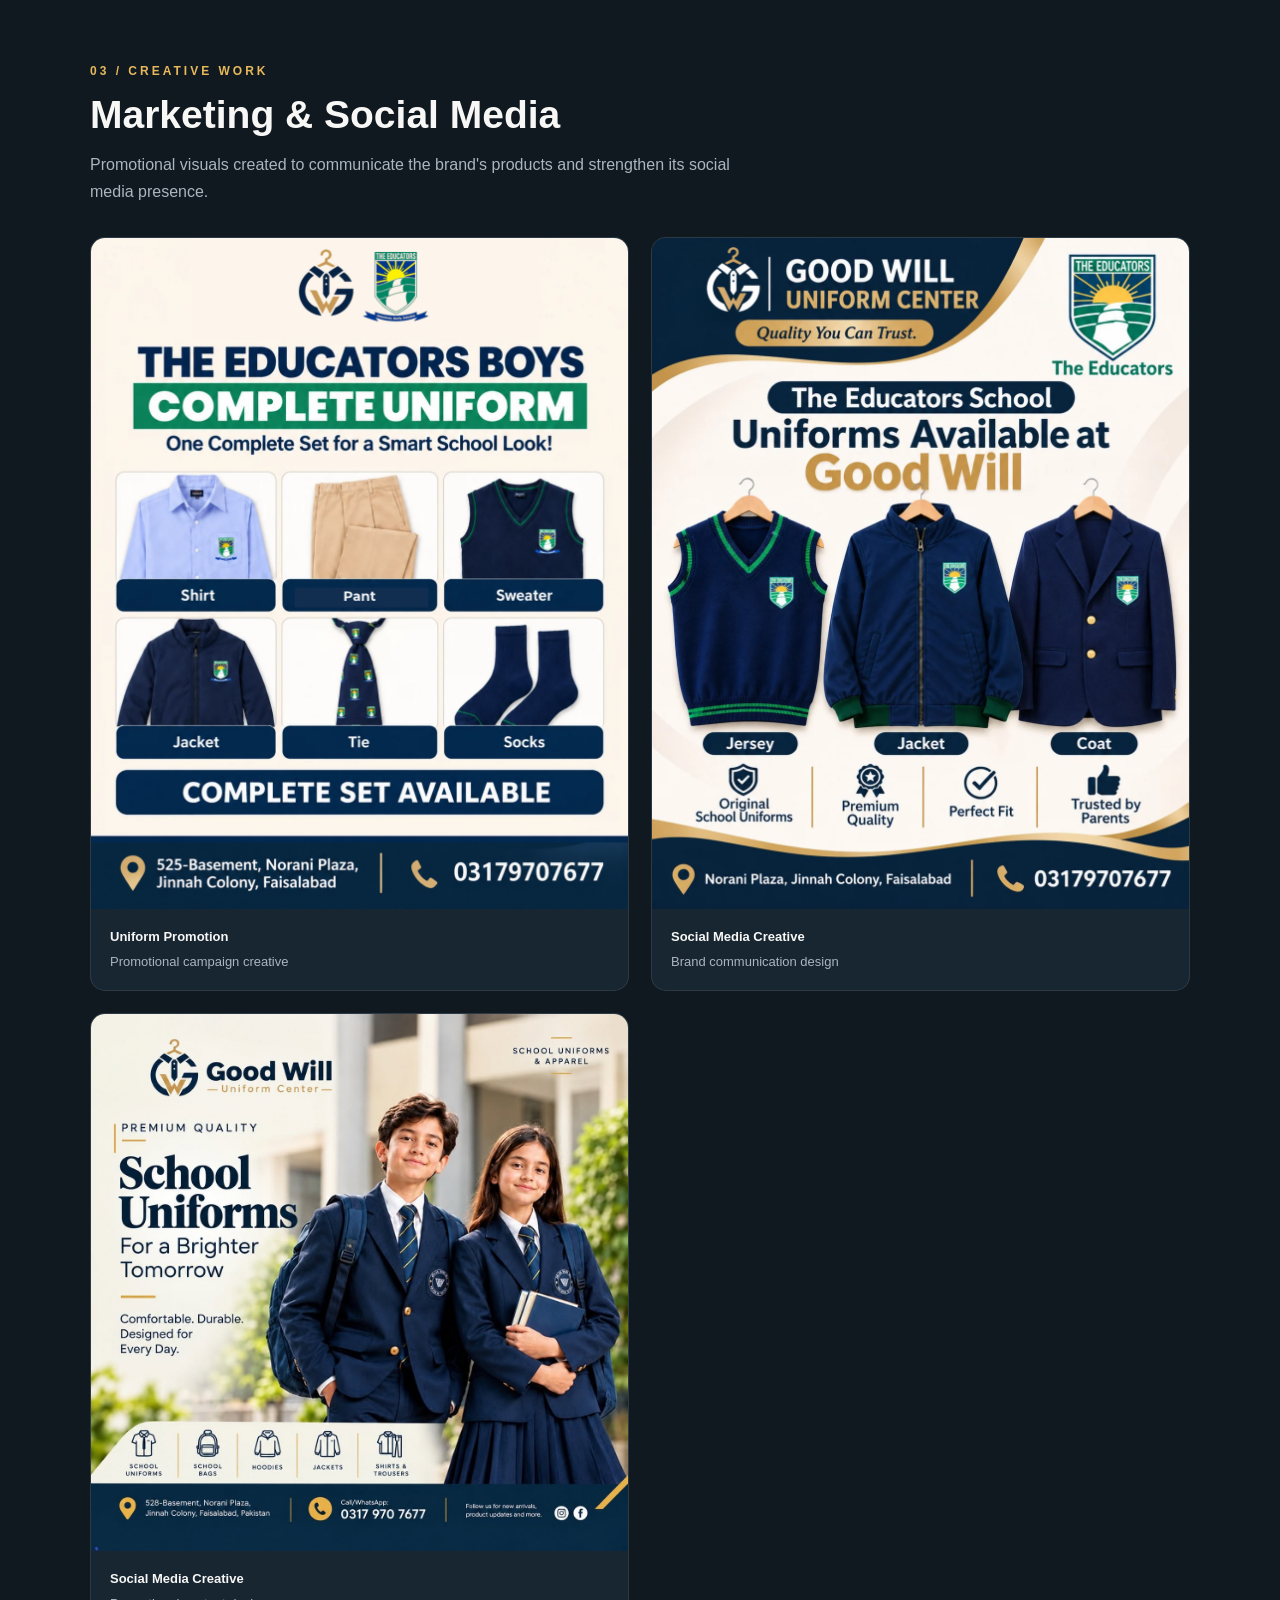
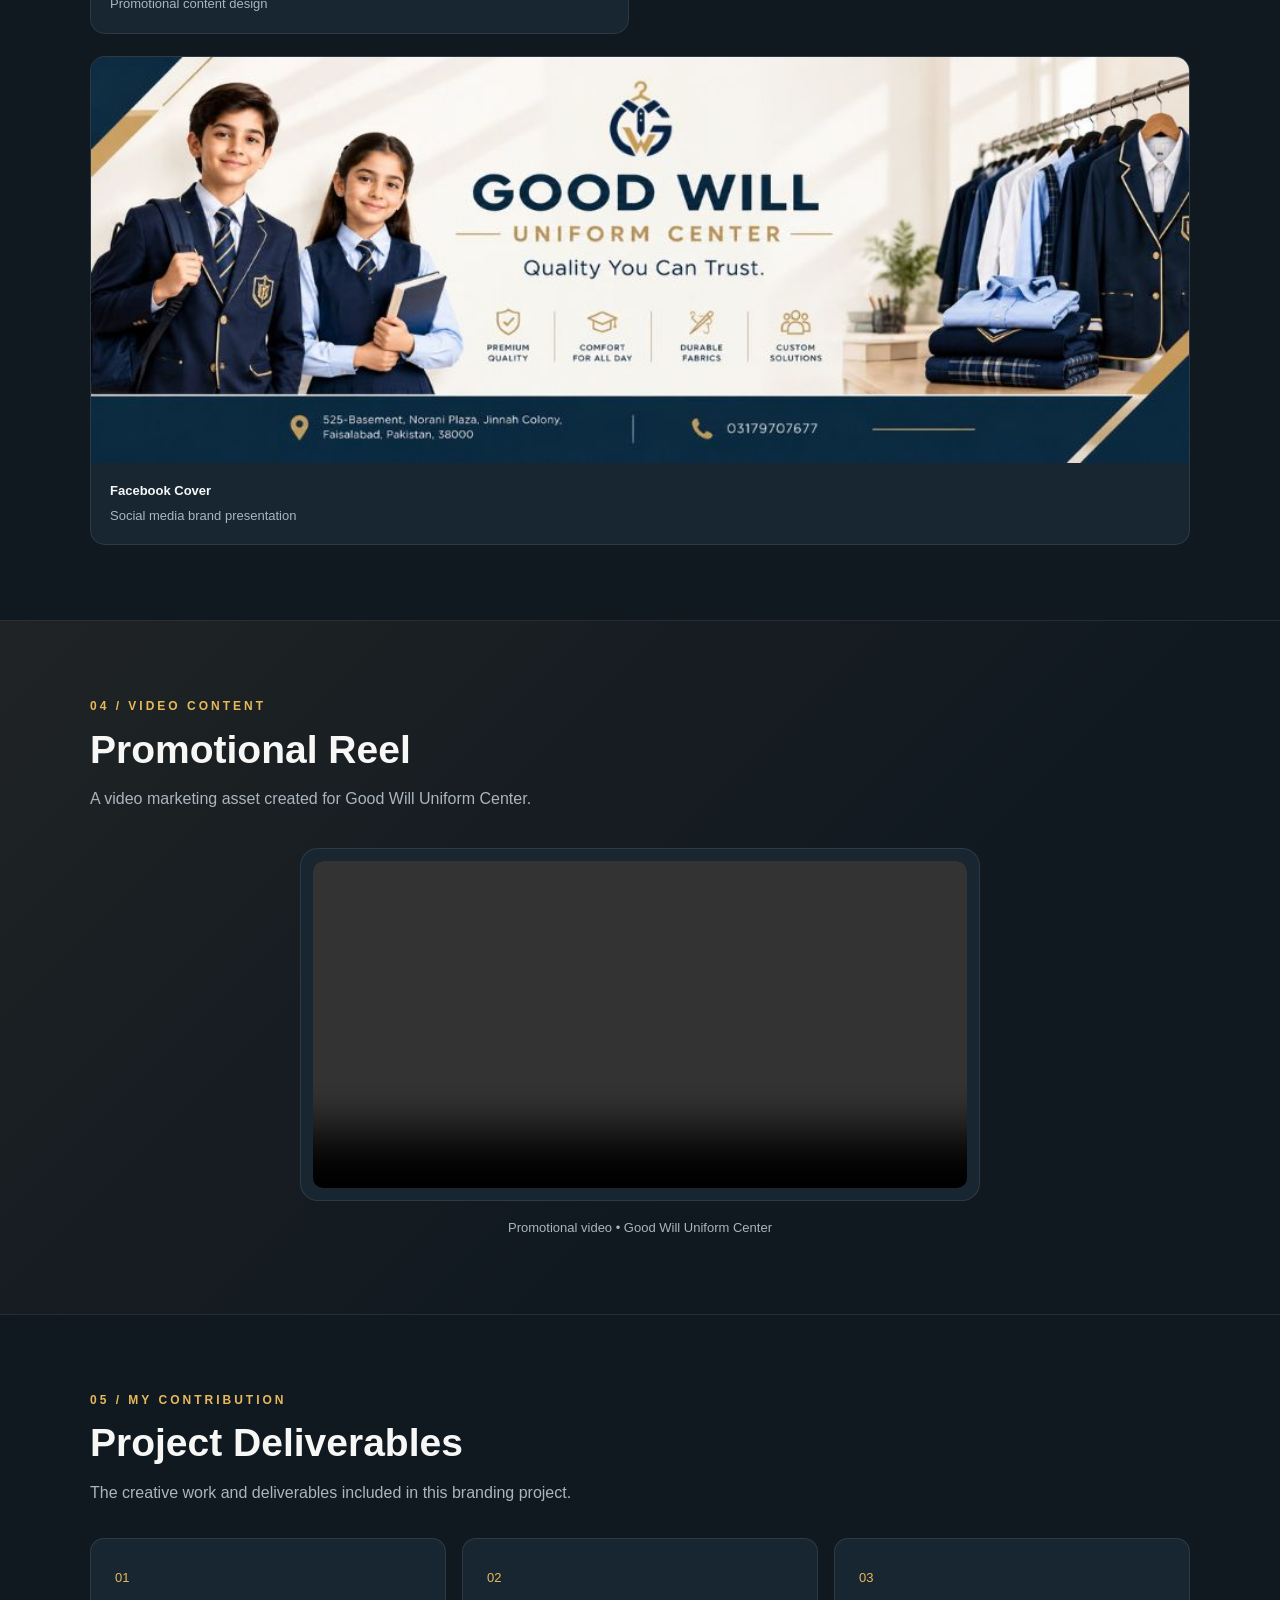
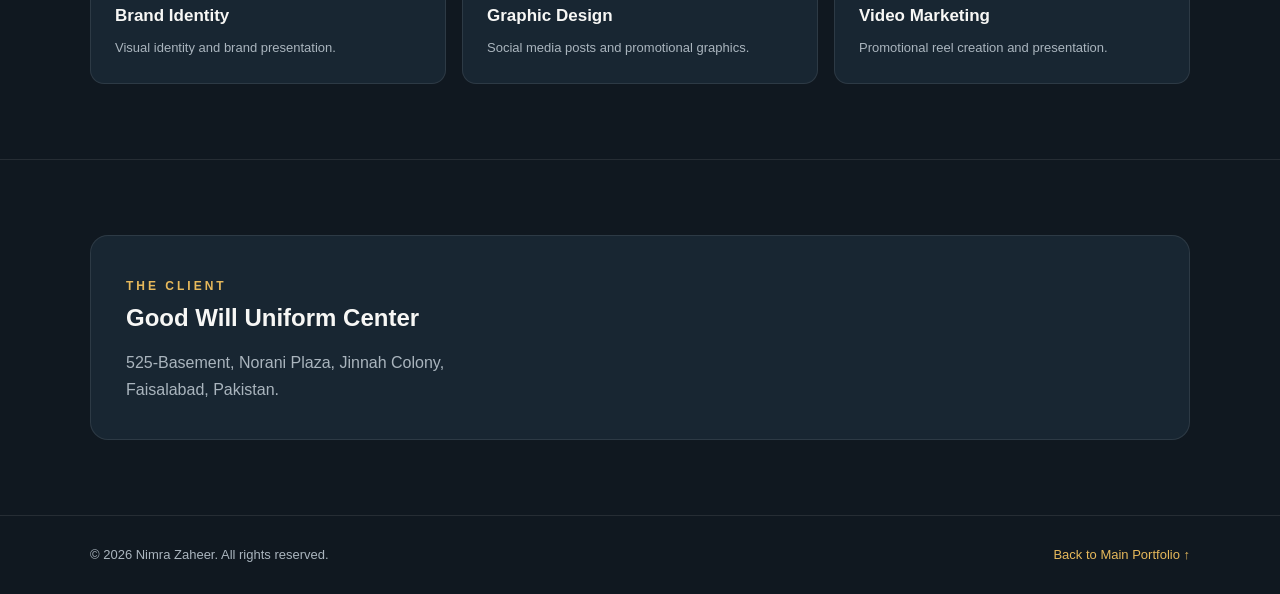
==== commit bd4d112c: "Update good-will.html" ====
--- a/projects/good-will.html
+++ b/projects/good-will.html
@@ -518,7 +518,7 @@
             <div class="brand-board">
                 <img
                     class="brand-image"
-                    src="../assets/projects/good-will/brand-identity.jpg"
+                    src="../assets/projects/good-will/brand-identity.png"
                     alt="Good Will brand identity board">
             </div>
 
@@ -586,7 +586,7 @@
 
                 <div class="gallery-item">
                     <img
-                        src="../assets/projects/good-will/uniform-promo.jpg"
+                        src="../assets/projects/good-will/uniform-promo.png"
                         alt="Uniform promotional creative">
                     <div class="gallery-caption">
                         <strong>Uniform Promotion</strong>
@@ -596,7 +596,7 @@
 
                 <div class="gallery-item">
                     <img
-                        src="../assets/projects/good-will/social-post-1.jpg"
+                        src="../assets/projects/good-will/social-post-1.png"
                         alt="Good Will social media post one">
                     <div class="gallery-caption">
                         <strong>Social Media Creative</strong>
